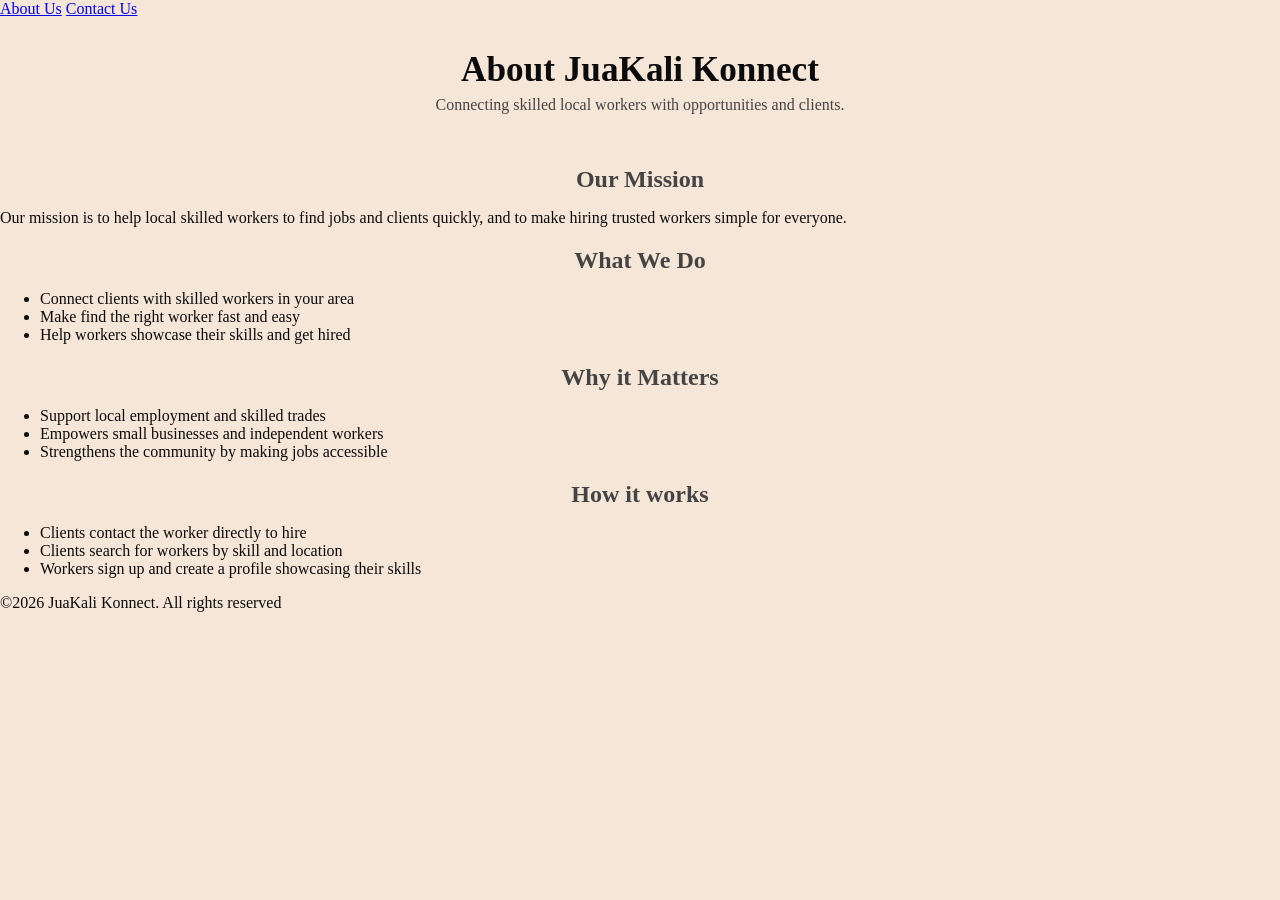
==== aboutus.html @ 8de68ef0 "Add files via upload" ====
<!DOCTYPE html>
<html lang="en">
<head>
    <meta charset="UTF-8">
    <meta name="viewport" content="width=device-width, initial-scale=1.0">
    <title>About Us</title>
    <link rel="stylesheet" href="style.css">
</head>
<body><nav>
        <a href="aboutus.html">About Us</a>
        <a href="contactus.html">Contact Us</a>
    </nav>

    <header>
        <h1>About JuaKali Konnect</h1>
        <p>Connecting skilled local workers with opportunities and clients.</p>
    </header>
    <section>
        <h2>Our Mission</h2>
        <p>Our mission is to help local skilled workers to find jobs and clients quickly, and to make hiring trusted workers simple for everyone. </p>
    </section>
    <section>
        <h2>What We Do</h2>
        <ul>
            <li>Connect clients with skilled workers in your area </li>
            <li>Make find the right worker fast and easy</li>
            <li>Help workers showcase their skills and get hired</li>
        </ul>
    </section>
    <section>
        <h2>Why it Matters</h2>
        <ul>
            <li>Support local employment and skilled trades</li>
            <li>Empowers small businesses and independent workers</li>
            <li>Strengthens the community by making jobs accessible</li>
        </ul>
    </section>
    <section>
        <h2>How it works</h2>
        <ul>
            <li>Clients contact the worker directly to hire</li>
            <li>Clients search for workers by skill and location</li>
            <li>Workers sign up and create a profile showcasing their skills</li>
        </ul>
    </section>
    <footer>
        <p>&copy;2026 JuaKali Konnect. All rights reserved</p>
    </footer>
</body>
</html>
---- style.css ----
:root{
    --bg: #f5e6d8; /* beige */
    --text: #0b0b0b; /* black */
    --muted: #444;
    --accent: orangered; /* orange-red */
    --card-bg: #ffffff;
    --card-border: rgba(0,0,0,0.08);
}

*{box-sizing: border-box}

body{
    margin:0;
    font-family: 'Playfair Display', serif;


    color:var(--text);
    background-color:var(--bg);
    -webkit-font-smoothing:antialiased;
    -moz-osx-font-smoothing:grayscale;
}

header{
    text-align:center;
    padding:32px 16px;
}

header h1{margin:0 0 6px;font-size:1.8rem}
header p{margin:0;color:var(--muted)}

h2{ text-align:center; margin:20px 0 12px; color:var(--muted)}

.workers{
    display:grid;
    grid-template-columns: repeat(auto-fit, minmax(180px, 1fr));
    gap:18px;
    max-width:1100px;
    margin:0 auto;
    padding:0 16px 28px;
}

.worker-card{
    background:var(--card-bg);
    border:1px solid var(--card-border);
    padding:16px;
    border-radius:10px;
    text-align:center;
    box-shadow: 0 4px 10px rgba(11,11,11,0.04);
    display:flex;
    flex-direction:column;
    gap:8px;
}

.worker-card h3{margin:0;color:var(--text);font-size:1.05rem}
.worker-card p{margin:0;color:var(--muted);font-size:0.95rem}

.worker-card button{
    margin-top:10px;
    background:var(--accent);
    color:#fff;
    border:none;
    padding:10px 12px;
    border-radius:6px;
    cursor:pointer;
    font-weight:600;
    transition:transform .12s ease, box-shadow .12s ease;
}

.worker-card button:hover{transform:translateY(-2px);box-shadow:0 6px 14px rgba(255,69,0,0.12)}
.worker-card button:focus{outline:3px solid rgba(255,69,0,0.18)}

.signup{
    max-width:900px;
    margin:28px auto 60px;
    background:transparent;
    padding:18px 16px;
    border-top:2px solid rgba(0,0,0,0.06);
}

.signup h2{margin:0 0 8px}
.signup p{margin:0 0 14px;color:var(--muted)}

.signup form{
    display:flex;
    flex-wrap:wrap;
    gap:12px 18px;
    align-items:flex-start;
    padding:6px 0;
}

.signup label{display:block;font-size:0.9rem;color:var(--muted)}
.signup input[type="text"],
.signup input[type="tel"]{
    padding:10px 12px;
    border-radius:6px;
    border:1px solid rgba(0,0,0,0.12);
    width:100%;
}

.signup .field{flex:1 1 260px; min-width:200px}

.signup button[type="submit"]{
    background:var(--accent);
    color:#fff;
    border:none;
    padding:10px 18px;
    border-radius:8px;
    cursor:pointer;
    font-weight:700;
}

.signup button[type="submit"]:hover{opacity:0.95}

/* Responsive tweaks */
@media (max-width:640px){
    header h1{font-size:1.4rem}
    .workers{grid-template-columns:repeat(auto-fit,minmax(160px,1fr));gap:12px}
    .signup form{flex-direction:column}
    .signup .field{min-width:100%}
}

@media (min-width:1200px){
    header h1{font-size:2.2rem}
}
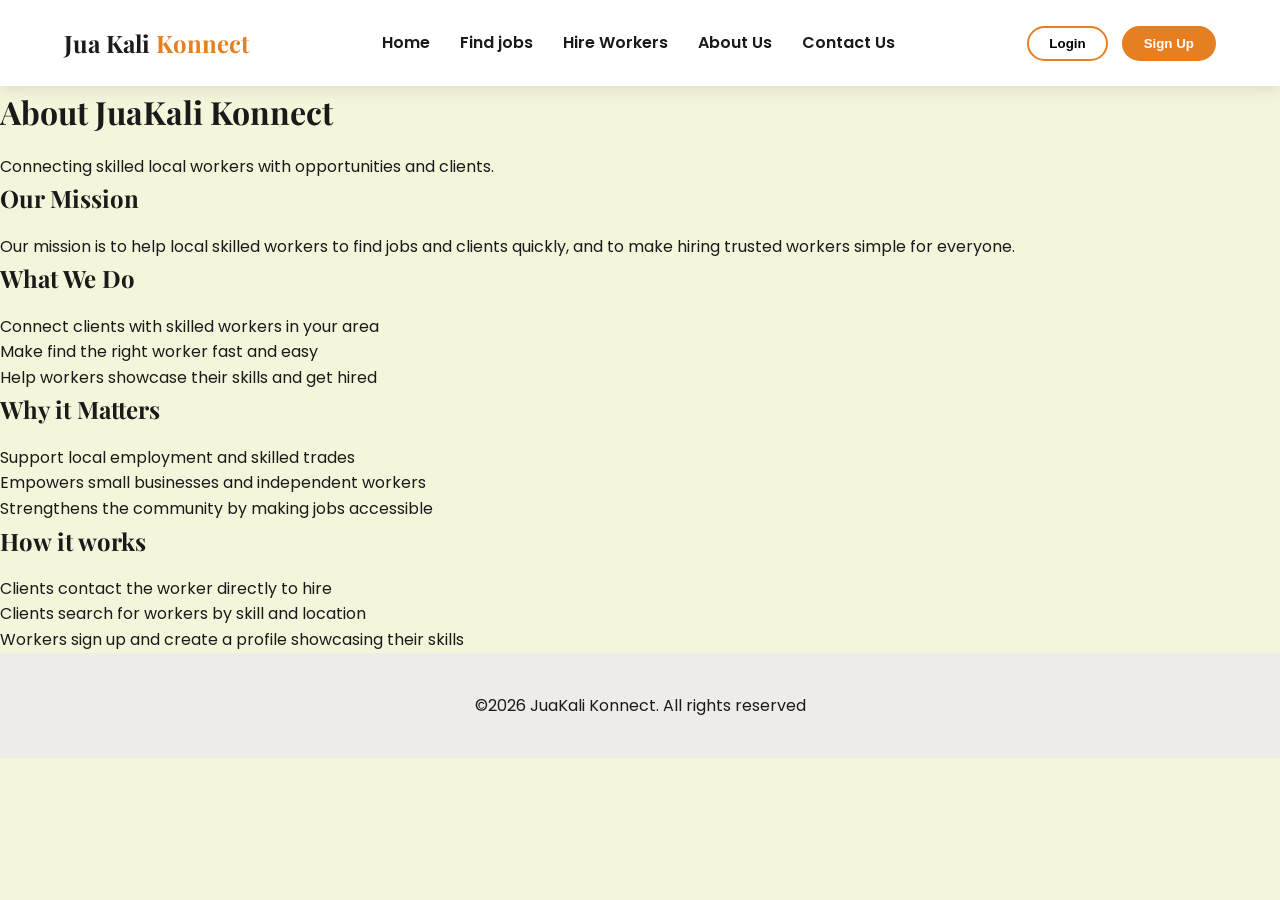
==== commit 27aea4a0: "third commit" ====
--- a/aboutus.html
+++ b/aboutus.html
@@ -6,11 +6,23 @@
     <title>About Us</title>
     <link rel="stylesheet" href="style.css">
 </head>
-<body><nav>
-        <a href="aboutus.html">About Us</a>
-        <a href="contactus.html">Contact Us</a>
-    </nav>
-
+<body>
+<nav>
+                    <div class="logo">
+                        <h1>Jua Kali<span> Konnect</span></h1>
+                    </div> 
+                <ul>
+                        <li><a href="home.html">Home</a></li>
+                        <li><a href="findjobs.html">Find jobs</a></li>
+                        <li><a href="hireworkers.html">Hire Workers</a></li>
+                        <li><a href="aboutus.html">About Us</a></li>
+                        <li><a href="contactus.html">Contact Us</a></li>
+                </ul>
+                <div class="auth-buttons">
+                    <button type="button">Login</button>
+                    <button type="button">Sign Up</button>
+                </div>                 
+            </nav>
     <header>
         <h1>About JuaKali Konnect</h1>
         <p>Connecting skilled local workers with opportunities and clients.</p>
@@ -47,4 +59,4 @@
         <p>&copy;2026 JuaKali Konnect. All rights reserved</p>
     </footer>
 </body>
-</html>+</html>
--- a/style.css
+++ b/style.css
@@ -1,127 +1,198 @@
+/* Importing a clean, modern font */
+@import url('https://fonts.googleapis.com/css2?family=Playfair+Display:ital,wght@0,700;1,700&family=Poppins:wght@300;400;600&display=swap');
 
-:root{
-    --bg: #f5e6d8; /* beige */
-    --text: #0b0b0b; /* black */
-    --muted: #444;
-    --accent: orangered; /* orange-red */
-    --card-bg: #ffffff;
-    --card-border: rgba(0,0,0,0.08);
+:root {
+    --beige: #F5F5DC;
+    --deep-orange: #E67E22;
+    --sunset-orange: #FF8C00;
+    --soft-orange: #FFD580;
+    --black: #1A1A1A;
+    --shadow: 0 4px 15px rgba(0, 0, 0, 0.1);
 }
 
-*{box-sizing: border-box}
-
-body{
-    margin:0;
-    font-family: 'Playfair Display', serif;
-
-
-    color:var(--text);
-    background-color:var(--bg);
-    -webkit-font-smoothing:antialiased;
-    -moz-osx-font-smoothing:grayscale;
+* {
+    margin: 0;
+    padding: 0;
+    box-sizing: border-box;
 }
 
-header{
-    text-align:center;
-    padding:32px 16px;
+body {
+    background-color: var(--beige);
+    color: var(--black);
+    font-family: 'Poppins', sans-serif;
+    line-height: 1.6;
 }
 
-header h1{margin:0 0 6px;font-size:1.8rem}
-header p{margin:0;color:var(--muted)}
-
-h2{ text-align:center; margin:20px 0 12px; color:var(--muted)}
-
-.workers{
-    display:grid;
-    grid-template-columns: repeat(auto-fit, minmax(180px, 1fr));
-    gap:18px;
-    max-width:1100px;
-    margin:0 auto;
-    padding:0 16px 28px;
+/* --- Typography --- */
+h1, h2, h3, h4 {
+    font-family: 'Playfair Display', serif;
+    color: var(--black);
+    margin-bottom: 1rem;
 }
 
-.worker-card{
-    background:var(--card-bg);
-    border:1px solid var(--card-border);
-    padding:16px;
-    border-radius:10px;
-    text-align:center;
-    box-shadow: 0 4px 10px rgba(11,11,11,0.04);
-    display:flex;
-    flex-direction:column;
-    gap:8px;
+/* --- Navigation --- */
+nav {
+    display: flex;
+    justify-content: space-between;
+    align-items: center;
+    padding: 1.5rem 5%;
+    background: white; /* Clean break from beige */
+    box-shadow: var(--shadow);
 }
 
-.worker-card h3{margin:0;color:var(--text);font-size:1.05rem}
-.worker-card p{margin:0;color:var(--muted);font-size:0.95rem}
-
-.worker-card button{
-    margin-top:10px;
-    background:var(--accent);
-    color:#fff;
-    border:none;
-    padding:10px 12px;
-    border-radius:6px;
-    cursor:pointer;
-    font-weight:600;
-    transition:transform .12s ease, box-shadow .12s ease;
+.logo h1 {
+    font-size: 1.5rem;
+    margin-bottom: 0;
 }
 
-.worker-card button:hover{transform:translateY(-2px);box-shadow:0 6px 14px rgba(255,69,0,0.12)}
-.worker-card button:focus{outline:3px solid rgba(255,69,0,0.18)}
-
-.signup{
-    max-width:900px;
-    margin:28px auto 60px;
-    background:transparent;
-    padding:18px 16px;
-    border-top:2px solid rgba(0,0,0,0.06);
+.logo span {
+    color: var(--deep-orange);
 }
 
-.signup h2{margin:0 0 8px}
-.signup p{margin:0 0 14px;color:var(--muted)}
-
-.signup form{
-    display:flex;
-    flex-wrap:wrap;
-    gap:12px 18px;
-    align-items:flex-start;
-    padding:6px 0;
+nav ul {
+    display: flex;
+    list-style: none;
 }
 
-.signup label{display:block;font-size:0.9rem;color:var(--muted)}
-.signup input[type="text"],
-.signup input[type="tel"]{
-    padding:10px 12px;
-    border-radius:6px;
-    border:1px solid rgba(0,0,0,0.12);
-    width:100%;
+nav ul li a {
+    text-decoration: none;
+    color: var(--black);
+    font-weight: 600;
+    margin: 0 15px;
+    transition: color 0.3s;
 }
 
-.signup .field{flex:1 1 260px; min-width:200px}
-
-.signup button[type="submit"]{
-    background:var(--accent);
-    color:#fff;
-    border:none;
-    padding:10px 18px;
-    border-radius:8px;
-    cursor:pointer;
-    font-weight:700;
+nav ul li a:hover {
+    color: var(--deep-orange);
 }
 
-.signup button[type="submit"]:hover{opacity:0.95}
-
-/* Responsive tweaks */
-@media (max-width:640px){
-    header h1{font-size:1.4rem}
-    .workers{grid-template-columns:repeat(auto-fit,minmax(160px,1fr));gap:12px}
-    .signup form{flex-direction:column}
-    .signup .field{min-width:100%}
+.auth-buttons button {
+    padding: 8px 20px;
+    border-radius: 25px;
+    border: 2px solid var(--deep-orange);
+    background: transparent;
+    cursor: pointer;
+    font-weight: 600;
+    transition: all 0.3s ease;
 }
 
-@media (min-width:1200px){
-    header h1{font-size:2.2rem}
+.auth-buttons button:last-child {
+    background: var(--deep-orange);
+    color: white;
+    margin-left: 10px;
 }
 
+/* --- Hero Section --- */
+.hero {
+    padding: 80px 5%;
+    text-align: center;
+    background: linear-gradient(135deg, #FFF3E0 0%, #FFE0B2 100%);
+    border-bottom-left-radius: 50% 20px;
+    border-bottom-right-radius: 50% 20px;
+}
 
+.hero h2 {
+    font-size: 2.8rem;
+}
+
+.search-container {
+    margin-top: 30px;
+    display: flex;
+    justify-content: center;
+}
+
+.search-container input {
+    padding: 15px 25px;
+    width: 40%;
+    border: none;
+    border-radius: 30px 0 0 30px;
+    outline: none;
+    font-size: 1rem;
+}
+
+.search-container button {
+    padding: 15px 30px;
+    background: var(--black);
+    color: white;
+    border: none;
+    border-radius: 0 30px 30px 0;
+    cursor: pointer;
+    font-weight: bold;
+}
+
+/* --- Features & Grids --- */
+.features, .categories {
+    padding: 60px 5%;
+    text-align: center;
+}
+
+.feature-grid {
+    display: grid;
+    grid-template-columns: repeat(auto-fit, minmax(250px, 1fr));
+    gap: 30px;
+    margin-top: 40px;
+}
+
+article {
+    background: white;
+    padding: 30px;
+    border-radius: 15px;
+    border-bottom: 5px solid var(--sunset-orange);
+    box-shadow: var(--shadow);
+}
+
+/* --- Categories --- */
+.Category-list {
+    display: grid;
+    grid-template-columns: repeat(auto-fill, minmax(180px, 1fr));
+    gap: 15px;
+    margin-top: 30px;
+}
+
+.category-item {
+    background: var(--soft-orange);
+    padding: 20px;
+    border-radius: 10px;
+    font-weight: 600;
+    cursor: pointer;
+    transition: transform 0.2s;
+}
+
+.category-item:hover {
+    transform: translateY(-5px);
+    background: var(--sunset-orange);
+    color: white;
+}
+
+/* --- Call to Action --- */
+.cta-section {
+    background: var(--deep-orange);
+    color: white;
+    padding: 80px 5%;
+    text-align: center;
+    margin: 40px 5%;
+    border-radius: 30px;
+}
+
+.cta-section h2, .cta-section p {
+    color: white;
+}
+
+.cta-section button {
+    padding: 15px 40px;
+    margin: 10px;
+    border: none;
+    border-radius: 30px;
+    font-weight: bold;
+    font-size: 1.1rem;
+    cursor: pointer;
+    background: var(--black);
+    color: white;
+}
+
+/* --- Footer --- */
+footer {
+    padding: 40px 5%;
+    text-align: center;
+    background: #EFEBE9;
+}
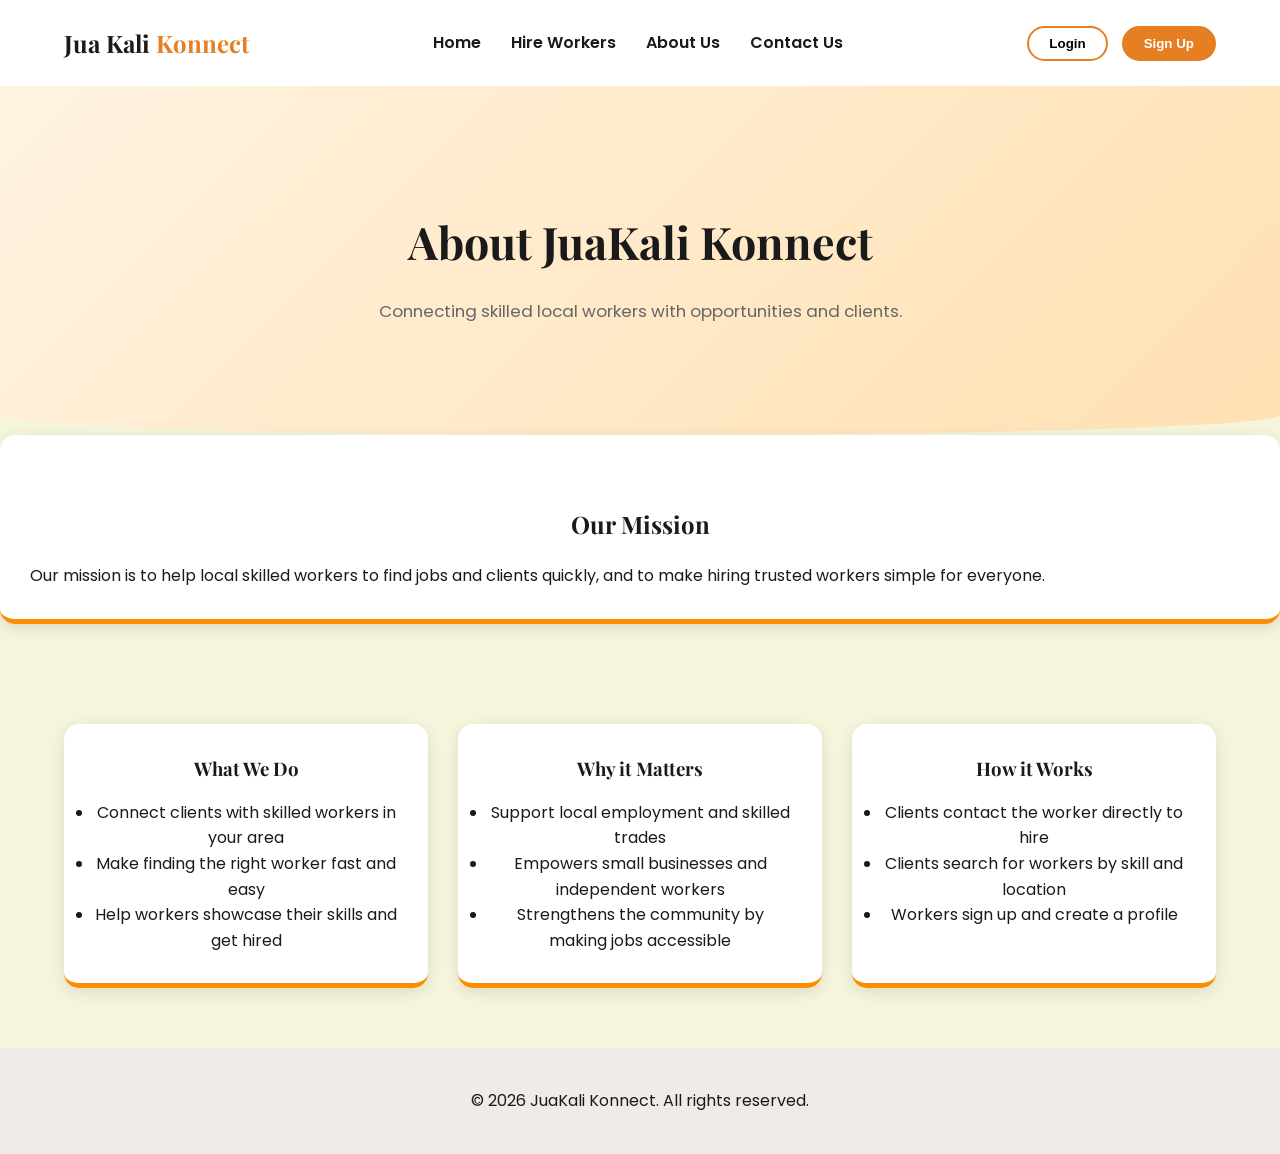
==== commit 64120d9c: "now signup part!" ====
--- a/aboutus.html
+++ b/aboutus.html
@@ -3,60 +3,73 @@
 <head>
     <meta charset="UTF-8">
     <meta name="viewport" content="width=device-width, initial-scale=1.0">
-    <title>About Us</title>
+    <title>About Us | JuaKali Konnect</title>
     <link rel="stylesheet" href="style.css">
 </head>
 <body>
-<nav>
-                    <div class="logo">
-                        <h1>Jua Kali<span> Konnect</span></h1>
-                    </div> 
-                <ul>
-                        <li><a href="home.html">Home</a></li>
-                        <li><a href="findjobs.html">Find jobs</a></li>
-                        <li><a href="hireworkers.html">Hire Workers</a></li>
-                        <li><a href="aboutus.html">About Us</a></li>
-                        <li><a href="contactus.html">Contact Us</a></li>
-                </ul>
-                <div class="auth-buttons">
-                    <button type="button">Login</button>
-                    <button type="button">Sign Up</button>
-                </div>                 
-            </nav>
-    <header>
-        <h1>About JuaKali Konnect</h1>
+    <nav>
+        <div class="logo">
+            <h1>Jua Kali<span> Konnect</span></h1>
+        </div> 
+        <ul>
+            <li><a href="home.html">Home</a></li>
+            <li><a href="hireworkers.html">Hire Workers</a></li>
+            <li><a href="aboutus.html">About Us</a></li>
+            <li><a href="contactus.html">Contact Us</a></li>
+        </ul>
+        <div class="auth-buttons">
+            <button type="button">Login</button>
+            <button type="button">Sign Up</button>
+        </div>                 
+    </nav>
+
+    <header class="hero">
+        <h2>About JuaKali Konnect</h2>
         <p>Connecting skilled local workers with opportunities and clients.</p>
     </header>
-    <section>
-        <h2>Our Mission</h2>
-        <p>Our mission is to help local skilled workers to find jobs and clients quickly, and to make hiring trusted workers simple for everyone. </p>
-    </section>
-    <section>
-        <h2>What We Do</h2>
-        <ul>
-            <li>Connect clients with skilled workers in your area </li>
-            <li>Make find the right worker fast and easy</li>
-            <li>Help workers showcase their skills and get hired</li>
-        </ul>
-    </section>
-    <section>
-        <h2>Why it Matters</h2>
-        <ul>
-            <li>Support local employment and skilled trades</li>
-            <li>Empowers small businesses and independent workers</li>
-            <li>Strengthens the community by making jobs accessible</li>
-        </ul>
-    </section>
-    <section>
-        <h2>How it works</h2>
-        <ul>
-            <li>Clients contact the worker directly to hire</li>
-            <li>Clients search for workers by skill and location</li>
-            <li>Workers sign up and create a profile showcasing their skills</li>
-        </ul>
-    </section>
+
+    <main class="about-content">
+        <section class="mission-section">
+            <article>
+                <h2>Our Mission</h2>
+                <p>Our mission is to help local skilled workers to find jobs and clients quickly, and to make hiring trusted workers simple for everyone.</p>
+            </article>
+        </section>
+
+        <section class="features">
+            <div class="feature-grid">
+                <article>
+                    <h3>What We Do</h3>
+                    <ul>
+                        <li>Connect clients with skilled workers in your area</li>
+                        <li>Make finding the right worker fast and easy</li>
+                        <li>Help workers showcase their skills and get hired</li>
+                    </ul>
+                </article>
+
+                <article>
+                    <h3>Why it Matters</h3>
+                    <ul>
+                        <li>Support local employment and skilled trades</li>
+                        <li>Empowers small businesses and independent workers</li>
+                        <li>Strengthens the community by making jobs accessible</li>
+                    </ul>
+                </article>
+
+                <article>
+                    <h3>How it Works</h3>
+                    <ul>
+                        <li>Clients contact the worker directly to hire</li>
+                        <li>Clients search for workers by skill and location</li>
+                        <li>Workers sign up and create a profile</li>
+                    </ul>
+                </article>
+            </div>
+        </section>
+    </main>
+
     <footer>
-        <p>&copy;2026 JuaKali Konnect. All rights reserved</p>
+        <p>&copy; 2026 JuaKali Konnect. All rights reserved.</p>
     </footer>
 </body>
-</html>
+</html>
--- a/style.css
+++ b/style.css
@@ -36,7 +36,7 @@
     justify-content: space-between;
     align-items: center;
     padding: 1.5rem 5%;
-    background: white; /* Clean break from beige */
+    background: white;
     box-shadow: var(--shadow);
 }
 
@@ -195,4 +195,289 @@
     padding: 40px 5%;
     text-align: center;
     background: #EFEBE9;
+}
+
+
+/* HIRE WORKERS PAGE  */
+
+
+/* Header section */
+header h1 {
+    text-align: center;
+    margin-top: 40px;
+    font-size: 2.5rem;
+}
+
+header p {
+    text-align: center;
+    margin-bottom: 30px;
+    color: #555;
+}
+
+/* Section title */
+h2 {
+    text-align: center;
+    margin: 40px 0 20px;
+}
+
+/* Workers grid */
+.workers {
+    padding: 40px 5%;
+    display: grid;
+    grid-template-columns: repeat(auto-fit, minmax(220px, 1fr));
+    gap: 25px;
+}
+
+/* Worker card */
+.worker-card {
+    background: white;
+    padding: 20px;
+    border-radius: 15px;
+    box-shadow: var(--shadow);
+    border-bottom: 4px solid var(--deep-orange);
+    transition: transform 0.2s ease;
+}
+
+.worker-card:hover {
+    transform: translateY(-5px);
+}
+
+.worker-card h3 {
+    margin-bottom: 10px;
+}
+
+.worker-card p {
+    font-size: 0.95rem;
+    margin-bottom: 5px;
+}
+
+/* Buttons inside cards */
+.worker-card button {
+    margin-top: 15px;
+    padding: 10px 20px;
+    border: none;
+    border-radius: 25px;
+    background: var(--deep-orange);
+    color: white;
+    cursor: pointer;
+    font-weight: 600;
+    transition: back-ground 0.3s;
+}
+
+.worker-card button:hover {
+    background: var(--sunset-orange);
+}
+
+/* Signup Section */
+.signup {
+    background: white;
+    margin: 60px 5%;
+    padding: 40px;
+    border-radius: 20px;
+    box-shadow: var(--shadow);
+    text-align: center;
+}
+
+.signup p {
+    margin-bottom: 20px;
+}
+
+/* Form styling */
+.signup form {
+    max-width: 500px;
+    margin: 0 auto;
+    text-align: left;
+}
+
+.signup label {
+    display: block;
+    margin-top: 15px;
+    font-weight: 600;
+}
+
+.signup input {
+    width: 100%;
+    padding: 12px;
+    margin-top: 5px;
+    border-radius: 10px;
+    border: 1px solid #ccc;
+    outline: none;
+}
+
+.signup input:focus {
+    border-color: var(--deep-orange);
+}
+
+/* Register button */
+.signup button {
+    width: 100%;
+    margin-top: 20px;
+    padding: 12px;
+    border: none;
+    border-radius: 25px;
+    background: var(--deep-orange);
+    color: white;
+    font-size: 1rem;
+    font-weight: bold;
+    cursor: pointer;
+}
+
+.signup button:hover {
+    background: var(--sunset-orange);
+}
+
+/* Contact Us!*/
+
+
+.contact-container {
+    display: grid;
+    grid-template-columns: 1.3fr 0.7fr;
+    gap: 40px;
+    padding: 60px 5%;
+}
+
+
+/*  FORM SECTION */
+
+
+.contact-form-section {
+    background: rgba(255, 255, 255, 0.9);
+    backdrop-filter: blur(10px);
+    padding: 40px;
+    border-radius: 20px;
+    box-shadow: var(--shadow);
+    border-left: 6px solid var(--deep-orange);
+    transition: transform 0.3s ease, box-shadow 0.3s ease;
+}
+
+.contact-form-section:hover {
+    transform: translateY(-5px);
+    box-shadow: 0 8px 25px rgba(0,0,0,0.15);
+}
+
+.contact-form-section h2 {
+    text-align: left;
+    margin-bottom: 20px;
+}
+
+/* Inputs */
+.contact-form-section input,
+.contact-form-section textarea {
+    margin-top: 10px;
+    padding: 14px;
+    border-radius: 12px;
+    border: 1px solid #ddd;
+    width: 100%;
+    font-size: 0.95rem;
+    transition: all 0.3s ease;
+}
+
+/*  focus glow */
+.contact-form-section input:focus,
+.contact-form-section textarea:focus {
+    border-color: var(--deep-orange);
+    box-shadow: 0 0 10px rgba(230, 126, 34, 0.25);
+    transform: scale(1.02);
+}
+
+/* Button */
+.contact-form-section button {
+    margin-top: 25px;
+    padding: 14px;
+    border-radius: 30px;
+    border: none;
+    background: linear-gradient(135deg, var(--deep-orange), var(--sunset-orange));
+    color: white;
+    font-weight: bold;
+    font-size: 1rem;
+    cursor: pointer;
+    transition: all 0.3s ease;
+}
+
+/* Button hover glow */
+.contact-form-section button:hover {
+    transform: translateY(-3px) scale(1.02);
+    box-shadow: 0 8px 20px rgba(230, 126, 34, 0.4);
+}
+
+
+/*  CONTACT INFO */
+
+
+.contact-info-section {
+    background: linear-gradient(160deg, var(--soft-orange), var(--sunset-orange));
+    padding: 40px;
+    border-radius: 20px;
+    color: white;
+    box-shadow: var(--shadow);
+    position: relative;
+    overflow: hidden;
+}
+
+/* Decorative glow */
+.contact-info-section::before {
+    content: "";
+    position: absolute;
+    width: 200px;
+    height: 200px;
+    background: rgba(255,255,255,0.1);
+    border-radius: 50%;
+    top: -50px;
+    right: -50px;
+}
+
+/* Title */
+.contact-info-section h2 {
+    text-align: left;
+    color: white;
+    margin-bottom: 20px;
+}
+
+/* List */
+.contact-info-section ul {
+    list-style: none;
+}
+
+.contact-info-section li {
+    margin-bottom: 18px;
+    font-size: 1rem;
+    display: flex;
+    align-items: center;
+    transition: transform 0.2s ease;
+}
+
+/* Hover bounce */
+.contact-info-section li:hover {
+    transform: translateX(8px);
+}
+
+
+/* HEADER ENHANCEMENT */
+
+
+header h1 {
+    text-align: center;
+    font-size: 2.7rem;
+    margin-top: 40px;
+    letter-spacing: 1px;
+}
+
+header p {
+    text-align: center;
+    color: #666;
+    font-size: 1.05rem;
+}
+
+
+/* RESPONSIVE */
+
+@media (max-width: 768px) {
+    .contact-container {
+        grid-template-columns: 1fr;
+    }
+
+    .contact-form-section,
+    .contact-info-section {
+        padding: 25px;
+    }
 }
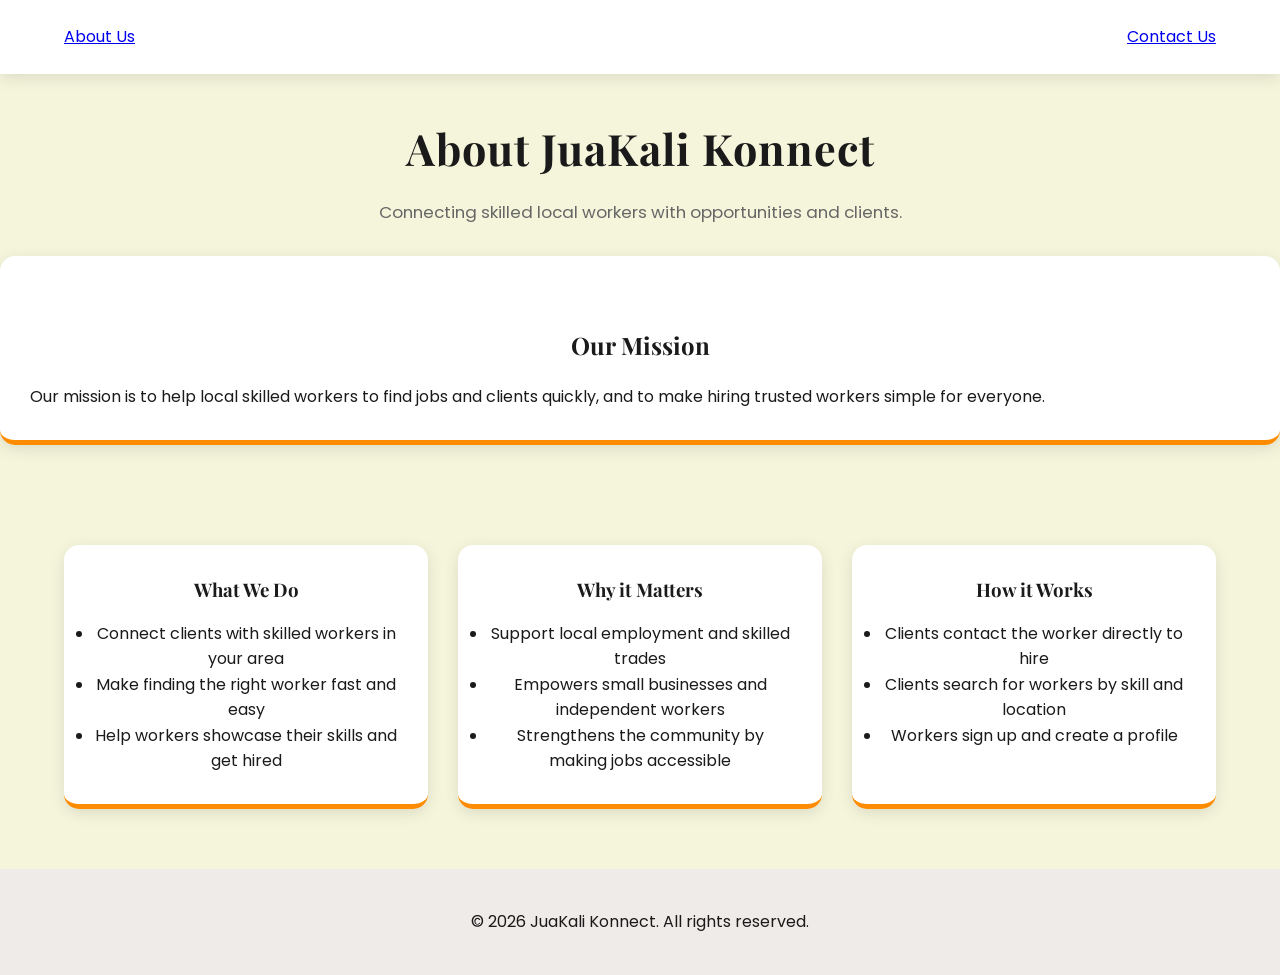
==== commit 96770ec7: "now the logo placement" ====
--- a/aboutus.html
+++ b/aboutus.html
@@ -6,25 +6,13 @@
     <title>About Us | JuaKali Konnect</title>
     <link rel="stylesheet" href="style.css">
 </head>
-<body>
-    <nav>
-        <div class="logo">
-            <h1>Jua Kali<span> Konnect</span></h1>
-        </div> 
-        <ul>
-            <li><a href="home.html">Home</a></li>
-            <li><a href="hireworkers.html">Hire Workers</a></li>
-            <li><a href="aboutus.html">About Us</a></li>
-            <li><a href="contactus.html">Contact Us</a></li>
-        </ul>
-        <div class="auth-buttons">
-            <button type="button">Login</button>
-            <button type="button">Sign Up</button>
-        </div>                 
+<body><nav>
+        <a href="aboutus.html">About Us</a>
+        <a href="contactus.html">Contact Us</a>
     </nav>
 
-    <header class="hero">
-        <h2>About JuaKali Konnect</h2>
+    <header>
+        <h1>About JuaKali Konnect</h1>
         <p>Connecting skilled local workers with opportunities and clients.</p>
     </header>
 
@@ -72,4 +60,4 @@
         <p>&copy; 2026 JuaKali Konnect. All rights reserved.</p>
     </footer>
 </body>
-</html>+</html>
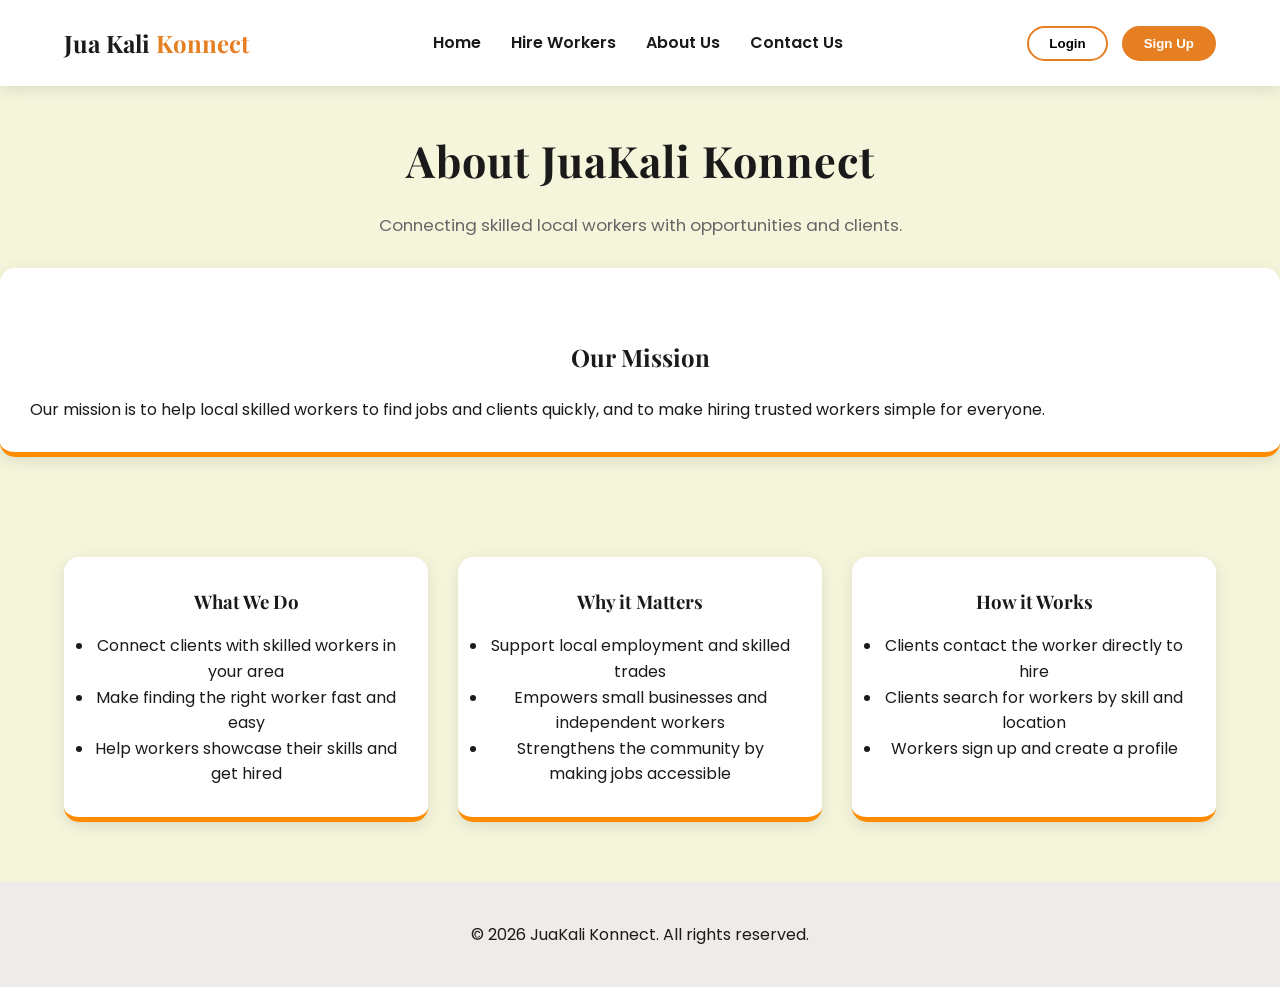
==== commit 733705c1: "update about us page" ====
--- a/aboutus.html
+++ b/aboutus.html
@@ -6,9 +6,20 @@
     <title>About Us | JuaKali Konnect</title>
     <link rel="stylesheet" href="style.css">
 </head>
-<body><nav>
-        <a href="aboutus.html">About Us</a>
-        <a href="contactus.html">Contact Us</a>
+<body> <nav>
+        <div class="logo">
+            <h1>Jua Kali<span> Konnect</span></h1>
+        </div> 
+        <ul>
+            <li><a href="index.html">Home</a></li>
+            <li><a href="hireworkers.html">Hire Workers</a></li>
+            <li><a href="aboutus.html">About Us</a></li>
+            <li><a href="contactus.html">Contact Us</a></li>
+        </ul>
+        <div class="auth-buttons">
+            <button type="button">Login</button>
+            <button type="button">Sign Up</button>
+        </div>                 
     </nav>
 
     <header>
